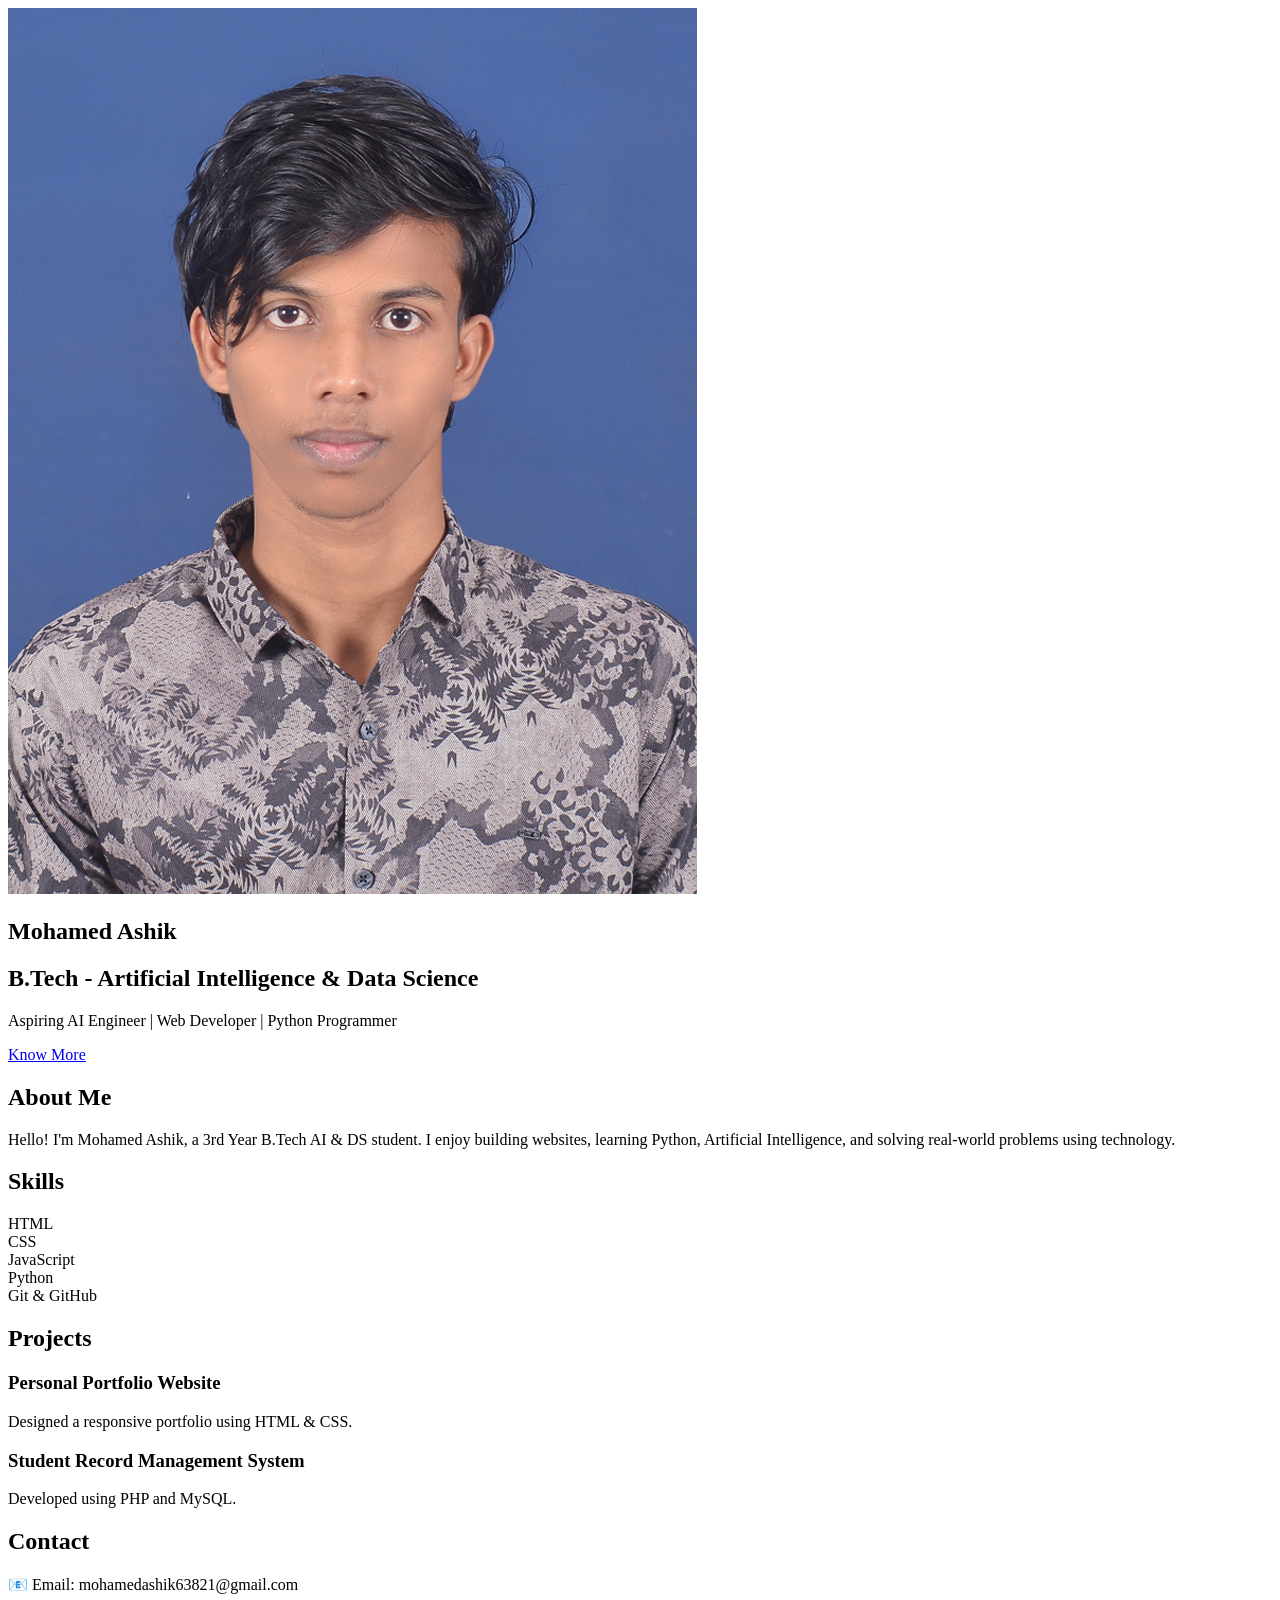
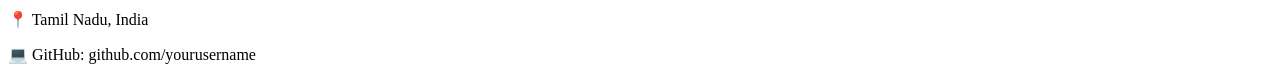
==== index.html.html @ c8bcbca3 "Add files via upload" ====
<!DOCTYPE html>
<html lang="en">
<head>
    <meta charset="UTF-8">
    <meta name="viewport" content="width=device-width, initial-scale=1.0">
    <title>Mohamed Ashik | Portfolio</title>
    <link rel="stylesheet" href="style.css">
</head>
<body>

    <!-- Hero Section -->
    <section class="hero">
        <img src="profile.jpg" alt="Mohamed Ashik" class="profile-img">

        <h1>Mohamed Ashik</h1>

        <h2>B.Tech - Artificial Intelligence & Data Science</h2>

        <p class="tagline">
            Aspiring AI Engineer | Web Developer | Python Programmer
        </p>

        <a href="#about" class="btn">Know More</a>
    </section>

    <!-- About -->
    <section id="about" class="section">
        <h2>About Me</h2>

        <p>
            Hello! I'm Mohamed Ashik, a 3rd Year B.Tech AI & DS student.
            I enjoy building websites, learning Python, Artificial Intelligence,
            and solving real-world problems using technology.
        </p>
    </section>

    <!-- Skills -->
    <section class="section">
        <h2>Skills</h2>

        <div class="skills">
            <div class="card">HTML</div>
            <div class="card">CSS</div>
            <div class="card">JavaScript</div>
            <div class="card">Python</div>
            <div class="card">Git & GitHub</div>
        </div>
    </section>

    <!-- Projects -->
    <section class="section">
        <h2>Projects</h2>

        <div class="card">
            <h3>Personal Portfolio Website</h3>
            <p>Designed a responsive portfolio using HTML & CSS.</p>
        </div>

        <div class="card">
            <h3>Student Record Management System</h3>
            <p>Developed using PHP and MySQL.</p>
        </div>
    </section>

    <!-- Contact -->
    <section class="section">
        <h2>Contact</h2>

        <p>📧 Email: mohamedashik63821@gmail.com</p>
        <p>📍 Tamil Nadu, India</p>
        <p>💻 GitHub: github.com/yourusername</p>
    </section>

</body>
</html>
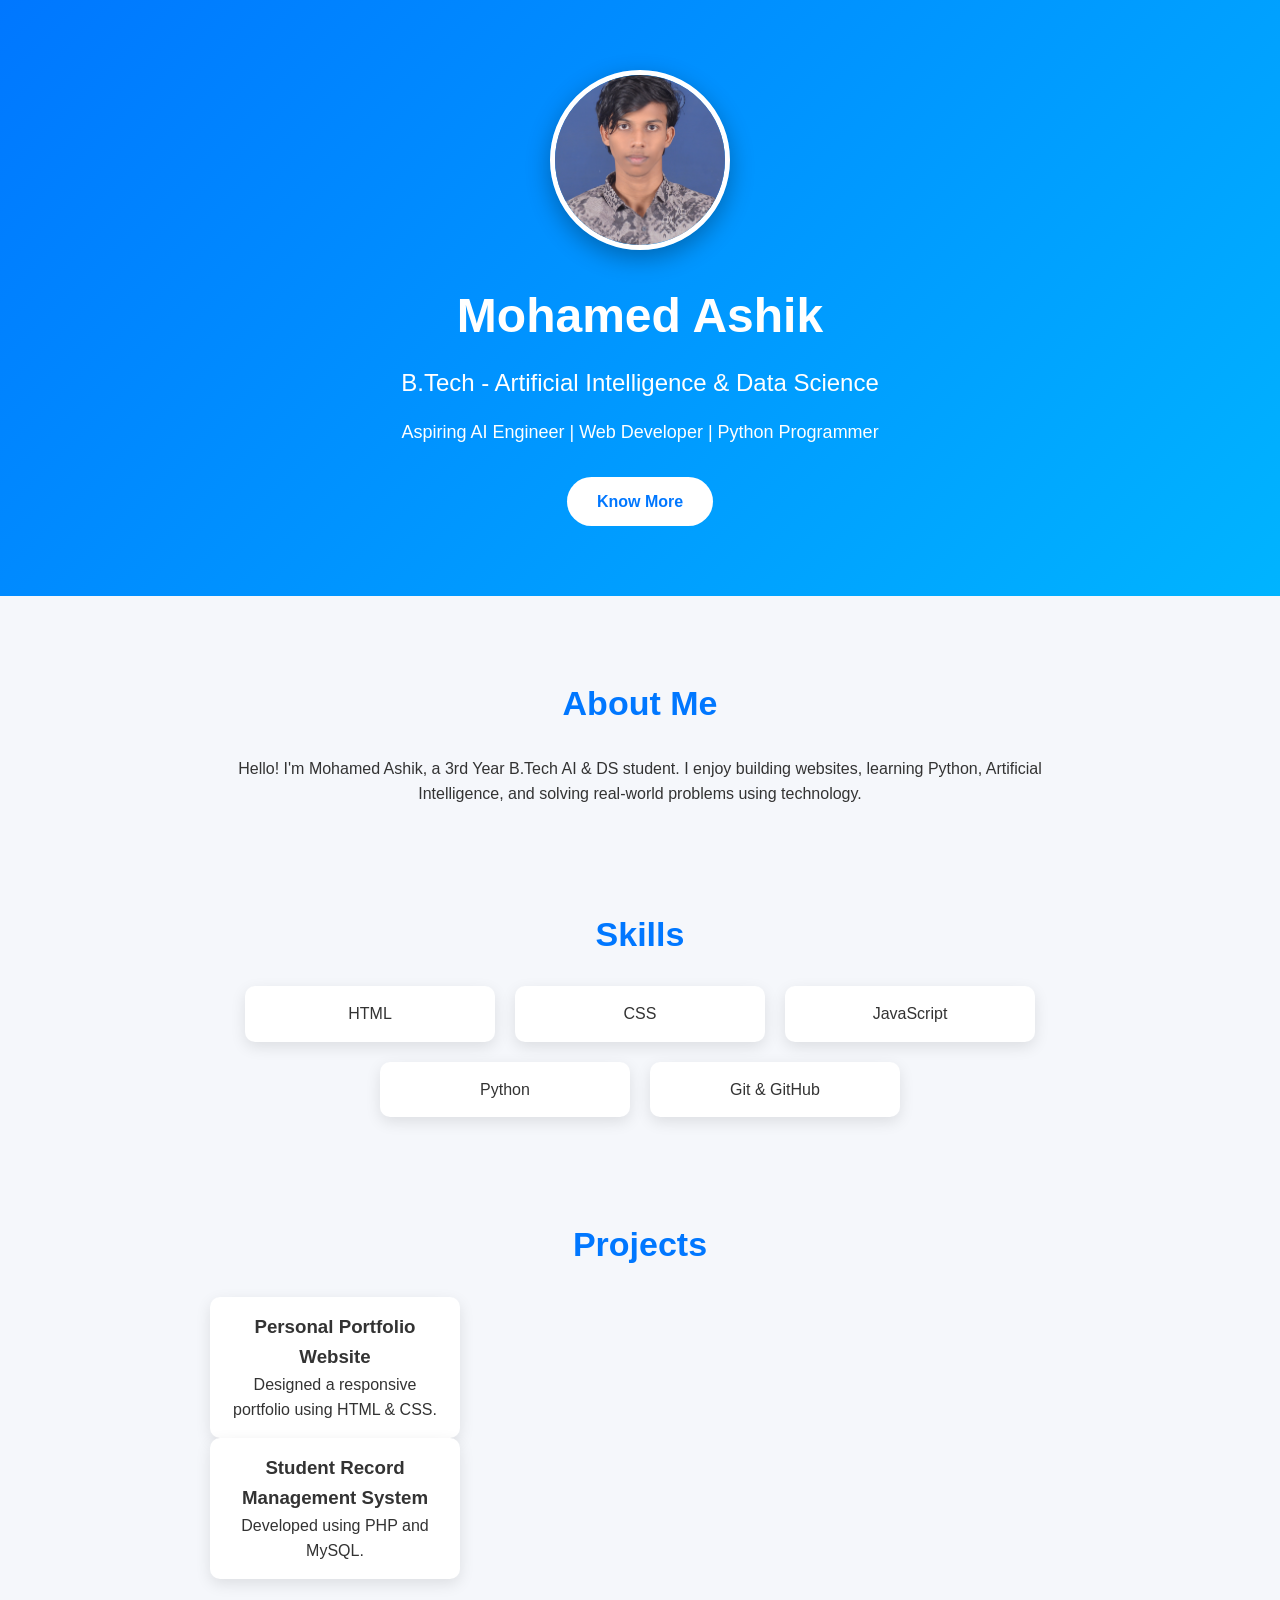
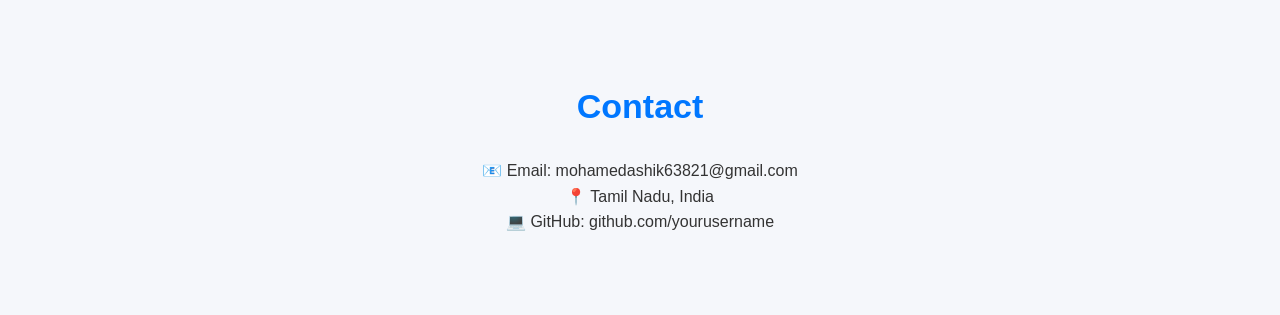
==== commit 3a30937a: "Merge branch 'main' of https://github.com/mohamedashik683/porfolio" ====
--- a/style.css
+++ b/style.css
@@ -0,0 +1,127 @@
+*{
+    margin:0;
+    padding:0;
+    box-sizing:border-box;
+    font-family:Arial, sans-serif;
+}
+
+body{
+    background:#f5f7fb;
+    color:#333;
+    line-height:1.6;
+}
+
+.hero{
+    background:linear-gradient(135deg,#0077ff,#00b4ff);
+    color:white;
+    text-align:center;
+    padding:70px 20px;
+}
+
+.profile-img{
+    width:180px;
+    height:180px;
+    border-radius:50%;
+    object-fit:cover;
+    border:5px solid white;
+    box-shadow:0 8px 25px rgba(0,0,0,0.3);
+    margin-bottom:20px;
+}
+
+.hero h1{
+    font-size:48px;
+    margin-bottom:10px;
+}
+
+.hero h2{
+    font-size:24px;
+    font-weight:normal;
+    margin-bottom:15px;
+}
+
+.tagline{
+    font-size:18px;
+    margin-bottom:30px;
+}
+
+.btn{
+    display:inline-block;
+    padding:12px 30px;
+    background:white;
+    color:#0077ff;
+    text-decoration:none;
+    border-radius:30px;
+    font-weight:bold;
+    transition:0.3s;
+}
+
+.btn:hover{
+    background:#e8f3ff;
+}
+
+.section{
+    max-width:900px;
+    margin:60px auto;
+    padding:20px;
+    text-align:center;
+}
+
+.section h2{
+    font-size:34px;
+    margin-bottom:25px;
+    color:#0077ff;
+}
+
+.skills{
+    display:flex;
+    flex-wrap:wrap;
+    justify-content:center;
+    gap:20px;
+}
+
+.card{
+    background:white;
+    padding:20px;
+    border-radius:12px;
+    width:250px;
+    box-shadow:0 5px 15px rgba(0,0,0,0.1);
+    transition:0.3s;
+}
+
+.card:hover{
+    transform:translateY(-8px);
+}
+button {
+  padding: 10px 20px;
+  border: none;
+  background: #0077cc;
+  color: white;
+  border-radius: 8px;
+  cursor: pointer;
+  transition: 0.3s;
+}
+
+button:hover {
+  background: #005fa3;
+  transform: scale(1.05);
+}
+.card {
+  transition: 0.3s;
+  border-radius: 10px;
+  padding: 15px;
+}
+
+.card:hover {
+  transform: translateY(-5px);
+  box-shadow: 0 10px 20px rgba(0,0,0,0.2);
+}
+html {
+  scroll-behavior: smooth;
+}
+section {
+  padding: 60px 20px;
+}
+body {
+  font-family: Arial, sans-serif;
+  line-height: 1.6;
+}
